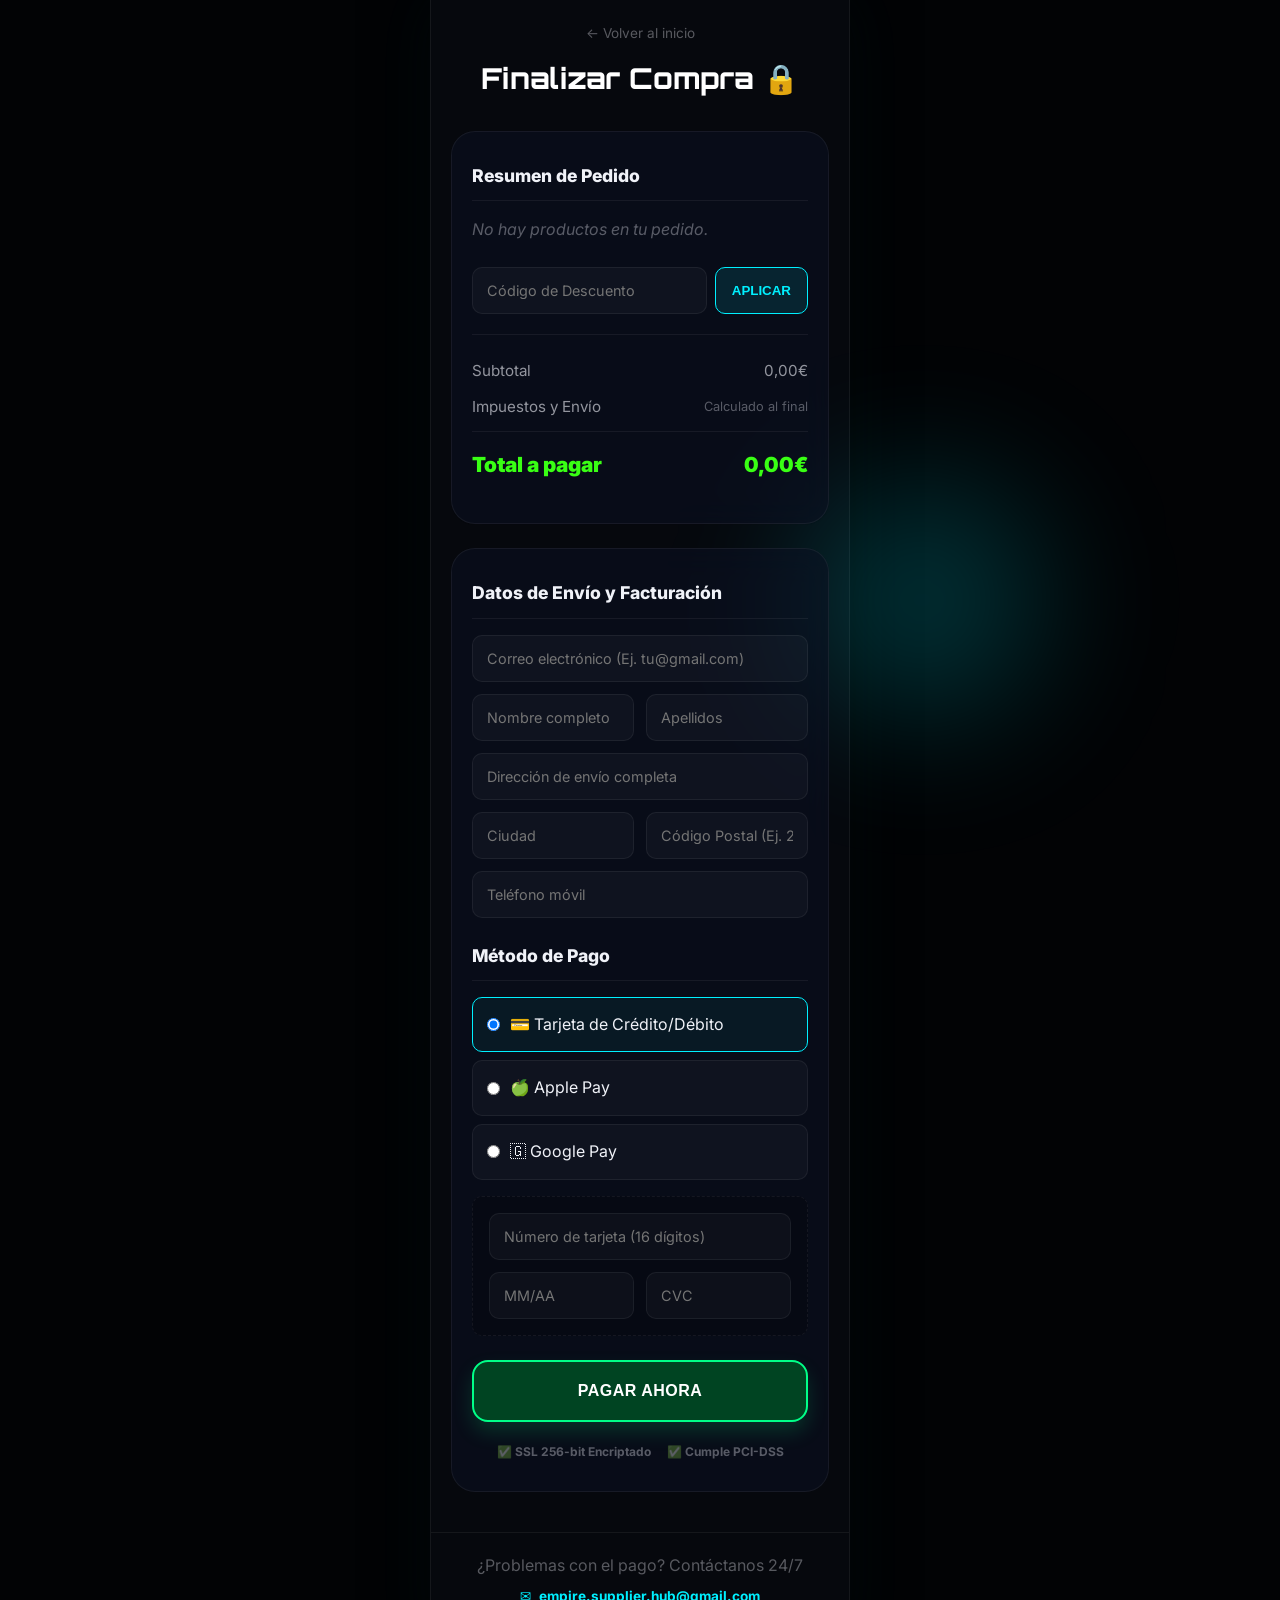
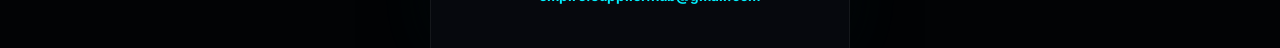
==== checkout.html @ 537be884 "Add files via upload" ====
<!DOCTYPE html>
<html lang="es">
<head>
  <meta charset="UTF-8">
  <meta name="viewport" content="width=device-width, initial-scale=1.0">
  <title>Checkout Seguro — Empire Supplier Hub</title>
  <meta name="theme-color" content="#06080d">
  <link rel="stylesheet" href="style.css">
  <link rel="dns-prefetch" href="https://fonts.googleapis.com">
  <link rel="preconnect" href="https://fonts.googleapis.com">
  <link rel="preconnect" href="https://fonts.gstatic.com" crossorigin>
  <link rel="stylesheet" href="https://fonts.googleapis.com/css2?family=Inter:wght@400;600;700;800;900&family=Orbitron:wght@400;700;900&display=swap">
</head>
<body class="checkout-page">
  <div class="bg-particles" aria-hidden="true"></div>
  <div class="ambient-glow cyan" aria-hidden="true"></div>

  <header class="checkout-header">
    <a href="index.html" class="checkout-back">← Volver al inicio</a>
    <h1 style="font-family: var(--font-display); font-size: 1.8rem; font-weight: 800; color: #fff;">Finalizar Compra 🔒</h1>
  </header>

  <div class="container checkout-container">
    <div class="checkout-grid">
      
      <!-- Summary (ahora primero) -->
      <div class="checkout-col checkout-summary-panel glass-panel">
        <h2 class="checkout-section-title">Resumen de Pedido</h2>
        <div class="checkout-items" id="checkout-items-list">
          <!-- Items injected via JS -->
        </div>
        
        <!-- Contenedor del código de descuento -->
        <div class="checkout-discount-box" style="display: flex; gap: 8px; margin-bottom: 24px; padding-bottom: 20px; border-bottom: 1px solid var(--glass-border);">
          <input type="text" placeholder="Código de Descuento" class="contact__input" id="checkout-discount-input" style="flex:1;">
          <button type="button" class="discount-btn" id="checkout-apply-discount" style="background: rgba(0, 240, 255, 0.1); border: 1px solid var(--neon-cyan); color: var(--neon-cyan); font-weight: 800; border-radius: var(--radius-sm); padding: 0 16px; cursor: pointer; transition: 0.2s;">APLICAR</button>
        </div>

        <div class="checkout-totals">
          <div class="checkout-total-row">
            <span>Subtotal</span>
            <span id="checkout-subtotal">0,00€</span>
          </div>
          <div class="checkout-total-row">
            <span>Impuestos y Envío</span>
            <span style="color:var(--text-muted); font-size:0.8rem;">Calculado al final</span>
          </div>
          <div class="checkout-total-row grand-total">
            <span>Total a pagar</span>
            <span id="checkout-total">0,00€</span>
          </div>
        </div>
      </div>

      <!-- Form (ahora segundo) -->
      <div class="checkout-col checkout-form-panel glass-panel">
        <h2 class="checkout-section-title">Datos de Envío y Facturación</h2>
        <form id="secure-checkout-form">
          <input type="email" name="email" placeholder="Correo electrónico (Ej. tu@gmail.com)" required class="contact__input" style="margin-bottom: 12px;">
          <div class="form-row">
            <input type="text" name="nombre" placeholder="Nombre completo" required class="contact__input">
            <input type="text" name="apellidos" placeholder="Apellidos" required class="contact__input">
          </div>
          <input type="text" name="direccion" placeholder="Dirección de envío completa" required class="contact__input" style="margin-bottom: 12px;">
          <div class="form-row">
            <input type="text" name="ciudad" placeholder="Ciudad" required class="contact__input">
            <input type="text" name="codigo_postal" placeholder="Código Postal (Ej. 28001)" required pattern="[0-9]{5}" title="Debe contener 5 dígitos numéricos" class="contact__input" id="zipcode-input">
          </div>
          <input type="tel" name="telefono" placeholder="Teléfono móvil" required class="contact__input" style="margin-bottom: 24px;">

          <h2 class="checkout-section-title mt-4">Método de Pago</h2>
          <div class="checkout-payment-methods">
            <label class="payment-radio">
              <input type="radio" name="payment_method" value="card" checked>
              <span class="radio-label">💳 Tarjeta de Crédito/Débito</span>
            </label>
            <label class="payment-radio">
              <input type="radio" name="payment_method" value="apple_pay">
              <span class="radio-label">🍏 Apple Pay</span>
            </label>
            <label class="payment-radio">
              <input type="radio" name="payment_method" value="google_pay">
              <span class="radio-label">🇬 Google Pay</span>
            </label>
          </div>

          <div id="card-details-box" class="card-details-box">
            <input type="text" name="cc_numero" placeholder="Número de tarjeta (16 dígitos)" required pattern="\s*[0-9]{4}\s*[0-9]{4}\s*[0-9]{4}\s*[0-9]{4}\s*" title="Formato inválido" class="contact__input" id="cc-number">
            <div class="form-row" style="margin-bottom:0;">
              <input type="text" name="cc_expiry" placeholder="MM/AA" required pattern="(0[1-9]|1[0-2])\/[0-9]{2}" title="Mes y año MM/AA" class="contact__input">
              <input type="text" name="cc_cvc" placeholder="CVC" required pattern="[0-9]{3,4}" title="Código CVC" class="contact__input">
            </div>
          </div>

          <button type="submit" class="checkout-pay-btn" style="margin-top: 24px;">Pagar ahora</button>
          
          <div class="trust-symbols">
            <span>✅ SSL 256-bit Encriptado</span>
            <span>✅ Cumple PCI-DSS</span>
          </div>
        </form>
      </div>

    </div>
  </div>

  <footer class="checkout-footer">
    <p style="color:var(--text-muted); margin-bottom:8px;">¿Problemas con el pago? Contáctanos 24/7</p>
    <a href="mailto:empire.supplier.hub@gmail.com" class="contact__email" style="font-size:0.85rem;">
      <span class="emoji">✉️</span> empire.supplier.hub@gmail.com
    </a>
  </footer>

  <script src="script.js"></script>
</body>
</html>
---- style.css ----
/* ============================================
   EMPIRE SUPPLIER HUB - DARK MODE LANDING PAGE
   ============================================ */
/* Fonts loaded via <link> in HTML for faster render — no @import needed */

/* ---------- Design Tokens ---------- */
:root {
  --bg-primary: #06080d;
  --bg-secondary: #0b0f1a;
  --bg-card: rgba(12, 18, 36, 0.55);
  --glass-border: rgba(255, 255, 255, 0.06);
  --glass-bg: rgba(255, 255, 255, 0.03);

  --neon-green: #39ff14;
  --neon-green-dim: rgba(57, 255, 20, 0.25);
  --neon-cyan: #00f0ff;
  --neon-cyan-dim: rgba(0, 240, 255, 0.20);
  --neon-red: #ff2d55;
  --neon-gold: #ffd700;
  --neon-gold-dim: rgba(255, 215, 0, 0.20);

  --text-primary: #f0f2f8;
  --text-secondary: rgba(240, 242, 248, 0.6);
  --text-muted: rgba(240, 242, 248, 0.35);

  --font-ui: 'Inter', system-ui, -apple-system, sans-serif;
  --font-display: 'Orbitron', 'Inter', monospace;

  --radius-sm: 10px;
  --radius-md: 16px;
  --radius-lg: 24px;
  --radius-xl: 32px;

  --transition-fast: 0.2s cubic-bezier(0.4, 0, 0.2, 1);
  --transition-smooth: 0.5s cubic-bezier(0.22, 1, 0.36, 1);
  --transition-spring: 0.6s cubic-bezier(0.34, 1.56, 0.64, 1);
}

/* ---------- Reset & Base ---------- */
*, *::before, *::after {
  margin: 0;
  padding: 0;
  box-sizing: border-box;
}

html {
  scroll-behavior: smooth;
  -webkit-font-smoothing: antialiased;
  -moz-osx-font-smoothing: grayscale;
}

body {
  font-family: var(--font-ui);
  background: var(--bg-primary);
  color: var(--text-primary);
  line-height: 1.6;
  overflow-x: hidden;
  min-height: 100vh;
}

/* Scrollbar */
::-webkit-scrollbar { width: 6px; }
::-webkit-scrollbar-track { background: var(--bg-primary); }
::-webkit-scrollbar-thumb {
  background: var(--neon-cyan-dim);
  border-radius: 10px;
}

/* ---------- Utility ---------- */
.container {
  max-width: 480px;
  margin: 0 auto;
  padding: 0 20px;
}

/* ---------- Global Animations ---------- */
@keyframes fadeInUp {
  from { opacity: 0; transform: translateY(40px); }
  to   { opacity: 1; transform: translateY(0); }
}

@keyframes fadeInScale {
  from { opacity: 0; transform: scale(0.88); }
  to   { opacity: 1; transform: scale(1); }
}

@keyframes slideInLeft {
  from { opacity: 0; transform: translateX(-50px); }
  to   { opacity: 1; transform: translateX(0); }
}

@keyframes slideInRight {
  from { opacity: 0; transform: translateX(50px); }
  to   { opacity: 1; transform: translateX(0); }
}

@keyframes pulse-glow {
  0%, 100% { box-shadow: 0 0 20px rgba(57, 255, 20, 0.4), 0 0 60px rgba(57, 255, 20, 0.15); }
  50%      { box-shadow: 0 0 35px rgba(57, 255, 20, 0.7), 0 0 100px rgba(57, 255, 20, 0.3); }
}

@keyframes pulse-red {
  0%, 100% { opacity: 1; text-shadow: 0 0 10px var(--neon-red), 0 0 30px var(--neon-red); }
  50%      { opacity: 0.6; text-shadow: 0 0 4px var(--neon-red); }
}

@keyframes pulse-gold {
  0%, 100% { box-shadow: 0 0 25px rgba(255, 215, 0, 0.5), 0 0 80px rgba(255, 215, 0, 0.15); }
  50%      { box-shadow: 0 0 45px rgba(255, 215, 0, 0.8), 0 0 120px rgba(255, 215, 0, 0.3); }
}

@keyframes float {
  0%, 100% { transform: translateY(0); }
  50%      { transform: translateY(-12px); }
}

@keyframes shimmer {
  0%   { background-position: -200% center; }
  100% { background-position: 200% center; }
}

@keyframes blink-scarcity {
  0%, 100% { opacity: 1; }
  50%      { opacity: 0.4; }
}

@keyframes pop-in {
  0%   { opacity: 0; transform: translateX(100%) scale(0.7); }
  60%  { transform: translateX(0) scale(1.05); }
  100% { opacity: 1; transform: translateX(0) scale(1); }
}

@keyframes pop-out {
  0%   { opacity: 1; transform: translateX(0) scale(1); }
  100% { opacity: 0; transform: translateX(100%) scale(0.7); }
}

@keyframes particle-float {
  0%   { transform: translateY(0) translateX(0); opacity: 0; }
  20%  { opacity: 1; }
  80%  { opacity: 1; }
  100% { transform: translateY(-120vh) translateX(30px); opacity: 0; }
}

/* Intersection Observer reveal */
.reveal {
  opacity: 0;
  transform: translateY(40px);
  transition: opacity 0.8s var(--transition-smooth),
              transform 0.8s var(--transition-smooth);
}
.reveal.visible {
  opacity: 1;
  transform: translateY(0);
}

/* ---------- Background Particles ---------- */
.bg-particles {
  position: fixed;
  top: 0; left: 0;
  width: 100%; height: 100%;
  pointer-events: none;
  z-index: 0;
  overflow: hidden;
}

.bg-particles .particle {
  position: absolute;
  width: 3px; height: 3px;
  background: var(--neon-cyan);
  border-radius: 50%;
  animation: particle-float linear infinite;
  opacity: 0;
}

/* ---------- Ambient Glow Blobs ---------- */
.ambient-glow {
  position: fixed;
  border-radius: 50%;
  filter: blur(70px);
  pointer-events: none;
  z-index: 0;
  will-change: transform;
}
.ambient-glow.green {
  width: 280px; height: 280px;
  background: var(--neon-green-dim);
  top: 10%; left: -10%;
}
.ambient-glow.cyan {
  width: 240px; height: 240px;
  background: var(--neon-cyan-dim);
  bottom: 20%; right: -15%;
}

/* ===========================
   ANNOUNCEMENT BAR (TOP FIXED)
   =========================== */
.announce-bar {
  position: fixed;
  top: 0; left: 0; right: 0;
  z-index: 1000;
  background: rgba(6, 8, 13, 0.85);
  backdrop-filter: blur(16px);
  -webkit-backdrop-filter: blur(16px);
  border-bottom: 1px solid rgba(255, 45, 85, 0.2);
  padding: 10px 16px;
  box-shadow: 0 4px 30px rgba(0, 0, 0, 0.6);
  animation: bar-slide-down 0.6s cubic-bezier(0.22, 1, 0.36, 1) both;
}

@keyframes bar-slide-down {
  from { transform: translateY(-100%); }
  to { transform: translateY(0); }
}

.announce-bar__inner {
  display: flex;
  align-items: center;
  justify-content: center;
  gap: 12px;
  flex-wrap: wrap;
  max-width: 1000px;
  margin: 0 auto;
  width: 100%;
}

.announce-bar__left {
  display: flex;
  align-items: center;
  gap: 6px;
}

.announce-bar__dot {
  width: 6px; height: 6px;
  background: var(--neon-red);
  border-radius: 50%;
  box-shadow: 0 0 8px var(--neon-red);
  animation: pulse-red 1.5s infinite;
}

.announce-bar__tag {
  font-family: var(--font-ui);
  font-size: 0.65rem;
  font-weight: 800;
  letter-spacing: 1px;
  color: var(--neon-red);
}

.announce-bar__message {
  font-family: var(--font-ui);
  font-size: 0.82rem;
  color: var(--text-primary);
  margin: 0;
}

.announce-bar__message strong {
  color: var(--neon-gold);
  font-weight: 800;
}

.announce-bar__countdown {
  display: flex;
  align-items: center;
  font-family: var(--font-display);
  font-size: 0.95rem;
  font-weight: 800;
  color: var(--neon-red);
  background: rgba(255, 45, 85, 0.08);
  padding: 4px 12px;
  border-radius: 6px;
  border: 1px solid rgba(255, 45, 85, 0.2);
  letter-spacing: 1px;
  text-shadow: 0 0 8px rgba(255, 45, 85, 0.5);
}

.announce-bar__cta {
  background: linear-gradient(135deg, var(--neon-gold), #e6b800);
  color: #000;
  font-family: var(--font-ui);
  font-size: 0.72rem;
  font-weight: 900;
  padding: 6px 16px;
  border-radius: 100px;
  text-decoration: none;
  text-transform: uppercase;
  transition: all var(--transition-fast);
  letter-spacing: 0.5px;
}

.announce-bar__cta:hover {
  transform: scale(1.05);
  box-shadow: 0 0 20px rgba(255, 215, 0, 0.4);
}

/* Mobile Optimizations for Announce Bar */
@media (max-width: 600px) {
  .announce-bar {
    padding: 10px 15px;
  }
  .announce-bar__inner {
    flex-direction: column;
    justify-content: center;
    gap: 6px;
    flex-wrap: nowrap;
  }
  .announce-bar__left {
    display: flex;
    justify-content: center;
    margin-bottom: 2px;
  }
  .announce-bar__message {
    font-size: 0.75rem;
    text-align: center;
    line-height: 1.3;
  }
  .announce-bar__cta {
    font-size: 0.75rem;
    padding: 8px 16px;
    width: 100%;
    text-align: center;
    margin-top: 4px;
  }
}

/* ===========================
   SECTION 1: HERO
   =========================== */
.hero {
  position: relative;
  min-height: 100vh;
  display: flex;
  flex-direction: column;
  align-items: center;
  justify-content: center;
  text-align: center;
  padding: 60px 20px 40px;
  overflow: hidden;
  z-index: 1;
}

.hero__bg {
  position: absolute;
  inset: 0;
  z-index: 0;
}

.hero__bg img {
  width: 100%;
  height: 100%;
  object-fit: cover;
  opacity: 0.35;
  filter: saturate(1.2) brightness(0.6);
}

.hero__bg::after {
  content: '';
  position: absolute;
  inset: 0;
  background: linear-gradient(180deg,
    rgba(6, 8, 13, 0.3) 0%,
    rgba(6, 8, 13, 0.6) 50%,
    var(--bg-primary) 100%
  );
}

.hero__content {
  position: relative;
  z-index: 2;
  max-width: 420px;
}

.hero__badge {
  display: inline-flex;
  align-items: center;
  gap: 8px;
  padding: 8px 18px;
  border-radius: 100px;
  background: var(--glass-bg);
  border: 1px solid var(--neon-cyan-dim);
  backdrop-filter: blur(12px);
  font-size: 0.72rem;
  font-weight: 700;
  letter-spacing: 2.5px;
  text-transform: uppercase;
  color: var(--neon-cyan);
  margin-bottom: 28px;
  animation: fadeInScale 0.8s ease-out both;
}

.hero__badge::before {
  content: '';
  width: 8px; height: 8px;
  border-radius: 50%;
  background: var(--neon-green);
  box-shadow: 0 0 8px var(--neon-green);
  animation: blink-scarcity 1.5s infinite;
}

.hero__title {
  font-family: var(--font-display);
  font-size: clamp(1.6rem, 6vw, 2.4rem);
  font-weight: 900;
  line-height: 1.15;
  margin-bottom: 14px;
  animation: fadeInUp 0.9s ease-out 0.15s both;
}

.hero__title .highlight-green {
  color: var(--neon-green);
  text-shadow: 0 0 20px var(--neon-green-dim);
}

.hero__title .highlight-cyan {
  color: var(--neon-cyan);
  text-shadow: 0 0 20px var(--neon-cyan-dim);
}

.hero__subtitle {
  font-size: 1rem;
  color: var(--text-secondary);
  margin-bottom: 32px;
  line-height: 1.65;
  animation: fadeInUp 0.9s ease-out 0.3s both;
}

/* Urgency Banner */
.hero__urgency {
  background: linear-gradient(135deg, rgba(255, 45, 85, 0.12), rgba(255, 45, 85, 0.05));
  border: 1px solid rgba(255, 45, 85, 0.25);
  border-radius: var(--radius-md);
  padding: 16px 20px;
  margin-bottom: 28px;
  animation: fadeInScale 0.8s ease-out 0.45s both;
  backdrop-filter: blur(10px);
}

.hero__urgency-text {
  font-size: 0.82rem;
  font-weight: 800;
  color: var(--neon-red);
  letter-spacing: 0.5px;
  margin-bottom: 10px;
  text-transform: uppercase;
}

.hero__urgency-text .emoji { font-size: 1rem; }

/* Countdown */
.countdown {
  display: flex;
  align-items: center;
  justify-content: center;
  gap: 4px;
}

.countdown__digit {
  font-family: var(--font-display);
  font-size: 1.8rem;
  font-weight: 900;
  color: var(--neon-red);
  animation: pulse-red 2s infinite;
  min-width: 2.2ch;
  text-align: center;
}

.countdown__sep {
  font-family: var(--font-display);
  font-size: 1.6rem;
  font-weight: 700;
  color: var(--neon-red);
  opacity: 0.6;
}

/* CTA Button */
.cta-btn {
  display: inline-flex;
  align-items: center;
  gap: 10px;
  padding: 18px 40px;
  border: none;
  border-radius: var(--radius-xl);
  background: linear-gradient(135deg, var(--neon-green), #23d40e);
  color: #000;
  font-family: var(--font-ui);
  font-size: 1rem;
  font-weight: 900;
  letter-spacing: 1px;
  text-transform: uppercase;
  cursor: pointer;
  animation: fadeInUp 0.9s ease-out 0.6s both, pulse-glow 2.5s infinite 1.5s;
  transition: transform var(--transition-fast), filter var(--transition-fast);
  text-decoration: none;
  position: relative;
  overflow: hidden;
}

.cta-btn::before {
  content: '';
  position: absolute;
  top: 0; left: -100%;
  width: 100%; height: 100%;
  background: linear-gradient(90deg, transparent, rgba(255,255,255,0.3), transparent);
  animation: shimmer 3s infinite;
}

.cta-btn:hover {
  transform: scale(1.06);
  filter: brightness(1.15);
}

.cta-btn:active {
  transform: scale(0.97);
}

/* ===========================
   SECTION 2: CATALOG
   =========================== */
.catalog {
  position: relative;
  z-index: 1;
  padding: 60px 0 40px;
}

.section-header {
  text-align: center;
  margin-bottom: 36px;
  padding: 0 20px;
}

.section-label {
  display: inline-block;
  font-size: 0.7rem;
  font-weight: 700;
  letter-spacing: 3px;
  text-transform: uppercase;
  color: var(--neon-cyan);
  margin-bottom: 12px;
  padding: 6px 16px;
  border-radius: 100px;
  background: var(--neon-cyan-dim);
}

.section-title {
  font-family: var(--font-display);
  font-size: clamp(1.3rem, 5vw, 1.8rem);
  font-weight: 800;
  line-height: 1.2;
}

/* Catalog Grid */
.catalog__grid {
  display: grid;
  grid-template-columns: 1fr 1fr;
  gap: 14px;
  padding: 0 16px;
}

/* Product Card */
.product-card {
  position: relative;
  border-radius: var(--radius-md);
  overflow: hidden;
  background: var(--bg-card);
  border: 1px solid var(--glass-border);
  backdrop-filter: blur(8px);
  transition: transform var(--transition-smooth), border-color var(--transition-smooth);
  cursor: pointer;
  will-change: transform;
}

.product-card:hover {
  transform: translateY(-6px);
  border-color: var(--neon-cyan-dim);
}

.product-card__image {
  width: 100%;
  aspect-ratio: 1;
  object-fit: cover;
  display: block;
  filter: brightness(0.85) saturate(1.1);
  transition: filter var(--transition-smooth), transform var(--transition-smooth);
}

/* CSS-generated fallback images */
.product-card__image-placeholder {
  width: 100%;
  aspect-ratio: 1;
  display: flex;
  align-items: center;
  justify-content: center;
  font-size: 3rem;
  position: relative;
  overflow: hidden;
}

.product-card__image-placeholder.tech {
  background: linear-gradient(135deg, #0a1628, #0d2137);
}
.product-card__image-placeholder.tech::before {
  content: '';
  position: absolute;
  width: 200%;
  height: 200%;
  background: repeating-conic-gradient(
    var(--neon-cyan-dim) 0deg 3deg,
    transparent 3deg 12deg
  );
  animation: spin-slow 20s linear infinite;
  opacity: 0.5;
}
@keyframes spin-slow {
  to { transform: rotate(360deg); }
}
.product-card__image-placeholder.tech::after {
  content: '🎧';
  font-size: 3.5rem;
  position: relative;
  z-index: 2;
  filter: drop-shadow(0 0 20px var(--neon-cyan));
}

.product-card:hover .product-card__image {
  filter: brightness(1) saturate(1.3);
  transform: scale(1.06);
}

/* ---------- Layered Product Cards ---------- */
.product-card--layered {
  overflow: hidden;
}

.product-card__layered-wrap {
  position: relative;
  width: 100%;
  aspect-ratio: 1;
  overflow: hidden;
}

/* Background: abstract AI image */
.product-card__image--bg {
  position: absolute;
  inset: 0;
  width: 100%;
  height: 100%;
  object-fit: cover;
  filter: brightness(0.55) saturate(1.3) blur(1px);
  z-index: 1;
  transition: filter var(--transition-smooth), transform var(--transition-smooth);
}

/* Foreground: real product photo */
.product-card__image--product {
  position: absolute;
  inset: 0;
  width: 100%;
  height: 100%;
  object-fit: contain;
  z-index: 3;
  filter: brightness(1) drop-shadow(0 4px 20px rgba(0, 0, 0, 0.6));
  transition: filter var(--transition-smooth), transform var(--transition-smooth);
  padding: 10%;
}

/* Dark vignette overlay between layers */
.product-card__layered-wrap::after {
  content: '';
  position: absolute;
  inset: 0;
  background: radial-gradient(
    ellipse at center,
    transparent 30%,
    rgba(6, 8, 13, 0.65) 100%
  );
  z-index: 2;
  pointer-events: none;
}

/* Hover effects for layered cards */
.product-card--layered:hover .product-card__image--bg {
  filter: brightness(0.7) saturate(1.6) blur(0px);
  transform: scale(1.1);
}

.product-card--layered:hover .product-card__image--product {
  transform: scale(1.08);
  filter: brightness(1.1) drop-shadow(0 6px 30px rgba(0, 240, 255, 0.25));
}

/* Ensure badges and info stay on top */
.product-card--layered .product-card__badge {
  z-index: 5;
}

.product-card--layered .product-card__scarcity {
  z-index: 5;
}

.product-card--layered .product-card__info {
  position: relative;
  z-index: 5;
}

.product-card__badge {
  position: absolute;
  top: 10px; left: 10px;
  padding: 5px 10px;
  border-radius: 6px;
  font-size: 0.62rem;
  font-weight: 800;
  letter-spacing: 0.8px;
  text-transform: uppercase;
  z-index: 3;
}

.product-card__badge--red {
  background: rgba(255, 45, 85, 0.85);
  color: #fff;
}
.product-card__badge--orange {
  background: rgba(255, 149, 0, 0.85);
  color: #fff;
}
.product-card__badge--cyan {
  background: rgba(0, 240, 255, 0.2);
  color: var(--neon-cyan);
  border: 1px solid var(--neon-cyan-dim);
}
.product-card__badge--green {
  background: rgba(57, 255, 20, 0.15);
  color: var(--neon-green);
  border: 1px solid var(--neon-green-dim);
}
.product-card__badge--gold {
  background: rgba(255, 215, 0, 0.15);
  color: var(--neon-gold);
  border: 1px solid var(--neon-gold-dim);
}

.product-card__scarcity {
  position: absolute;
  top: 10px; right: 10px;
  width: 10px; height: 10px;
  border-radius: 50%;
  background: var(--neon-red);
  box-shadow: 0 0 8px var(--neon-red);
  animation: blink-scarcity 1.8s infinite;
  z-index: 3;
}

.product-card__info {
  padding: 12px 14px 14px;
}

.product-card__name {
  font-weight: 800;
  font-size: 0.88rem;
  margin-bottom: 6px;
}

.product-card__tag {
  font-size: 0.7rem;
  font-weight: 600;
  color: var(--text-muted);
}

/* ---------- Pricing ---------- */
.product-card__pricing {
  display: flex;
  align-items: center;
  gap: 8px;
  margin-bottom: 10px;
}

.product-card__price-old {
  font-size: 0.75rem;
  font-weight: 600;
  color: var(--text-muted);
  text-decoration: line-through;
}

.product-card__price {
  font-family: var(--font-display);
  font-size: 1.05rem;
  font-weight: 900;
  color: var(--neon-green);
  text-shadow: 0 0 12px var(--neon-green-dim);
}

/* ---------- Add to Cart Button ---------- */
.product-card__cart-btn {
  width: 100%;
  padding: 9px 12px;
  border: 1px solid var(--neon-green-dim);
  border-radius: 8px;
  background: rgba(57, 255, 20, 0.08);
  color: var(--neon-green);
  font-family: var(--font-ui);
  font-size: 0.75rem;
  font-weight: 800;
  letter-spacing: 0.5px;
  cursor: pointer;
  transition: all var(--transition-fast);
  position: relative;
  overflow: hidden;
}

.product-card__cart-btn:hover {
  background: rgba(57, 255, 20, 0.18);
  border-color: var(--neon-green);
  box-shadow: 0 0 16px var(--neon-green-dim);
  transform: translateY(-1px);
}

.product-card__cart-btn:active {
  transform: scale(0.96);
}

.product-card__cart-btn.added {
  background: var(--neon-green);
  color: #000;
  border-color: var(--neon-green);
}

@keyframes cart-pop {
  0%   { transform: scale(1); }
  50%  { transform: scale(1.25); }
  100% { transform: scale(1); }
}

/* ---------- Floating Cart ---------- */
.floating-cart {
  position: fixed;
  top: 65px;
  right: 20px;
  z-index: 1001;
  display: flex;
  align-items: center;
  gap: 6px;
  padding: 8px 14px;
  border-radius: 100px;
  background: rgba(12, 18, 36, 0.4);
  border: 1px solid rgba(255, 255, 255, 0.08);
  backdrop-filter: blur(12px);
  box-shadow: 0 4px 16px rgba(0, 0, 0, 0.3);
  cursor: pointer;
  transition: all var(--transition-smooth);
  opacity: 0;
  transform: translateY(-20px);
  pointer-events: none;
}

.floating-cart.visible {
  opacity: 1;
  transform: translateY(0);
  pointer-events: auto;
}

.floating-cart:hover {
  border-color: rgba(255, 255, 255, 0.2);
  box-shadow: 0 6px 20px rgba(0, 0, 0, 0.4);
}

.floating-cart__icon {
  font-size: 1rem;
}

.floating-cart__count {
  display: flex;
  align-items: center;
  justify-content: center;
  width: 18px;
  height: 18px;
  border-radius: 50%;
  background: var(--neon-green);
  color: #000;
  font-size: 0.65rem;
  font-weight: 900;
}

.floating-cart__total {
  font-family: var(--font-display);
  font-size: 0.75rem;
  font-weight: 700;
  color: var(--text-primary);
}

.floating-cart.pop .floating-cart__count {
  animation: cart-pop 0.4s ease;
}

/* ===========================
   SECTION 3: GOD MODE
   =========================== */
.godmode {
  position: relative;
  z-index: 1;
  padding: 70px 20px;
  text-align: center;
}

.godmode__visual {
  position: relative;
  width: 200px;
  height: 200px;
  margin: 0 auto 32px;
  display: flex;
  align-items: center;
  justify-content: center;
}

.godmode__sphere {
  width: 140px;
  height: 140px;
  border-radius: 50%;
  background: radial-gradient(circle at 35% 35%,
    #ffe66d, var(--neon-gold), #b8860b, #664400
  );
  box-shadow:
    0 0 40px rgba(255, 215, 0, 0.6),
    0 0 100px rgba(255, 215, 0, 0.25),
    inset 0 -15px 30px rgba(0,0,0,0.3);
  animation: float 4s ease-in-out infinite, pulse-gold 3s infinite;
  position: relative;
  z-index: 2;
  will-change: transform;
}

.godmode__sphere::after {
  content: '';
  position: absolute;
  top: 15%; left: 20%;
  width: 30%; height: 20%;
  background: rgba(255,255,255,0.5);
  border-radius: 50%;
  filter: blur(6px);
}

.godmode__ring {
  position: absolute;
  border: 2px solid rgba(255, 215, 0, 0.2);
  border-radius: 50%;
  animation: spin-slow 12s linear infinite;
}
.godmode__ring:nth-child(2) {
  width: 170px; height: 170px;
  top: 15px; left: 15px;
}
.godmode__ring:nth-child(3) {
  width: 200px; height: 200px;
  top: 0; left: 0;
  animation-direction: reverse;
  animation-duration: 18s;
  border-color: rgba(255, 215, 0, 0.1);
}

.godmode__glass {
  background: var(--bg-card);
  border: 1px solid rgba(255, 215, 0, 0.15);
  border-radius: var(--radius-lg);
  padding: 36px 24px;
  backdrop-filter: blur(12px);
  max-width: 420px;
  margin: 0 auto;
}

.godmode__label {
  font-size: 0.72rem;
  font-weight: 700;
  letter-spacing: 3px;
  text-transform: uppercase;
  color: var(--neon-gold);
  margin-bottom: 10px;
}

.godmode__title {
  font-family: var(--font-display);
  font-size: clamp(1.2rem, 5vw, 1.7rem);
  font-weight: 900;
  margin-bottom: 20px;
  line-height: 1.25;
}

.godmode__price {
  margin-bottom: 18px;
}

.godmode__price-old {
  font-size: 1.1rem;
  color: var(--text-muted);
  text-decoration: line-through;
  margin-right: 10px;
}

.godmode__price-new {
  font-family: var(--font-display);
  font-size: 2.4rem;
  font-weight: 900;
  color: var(--neon-green);
  text-shadow: 0 0 20px var(--neon-green-dim);
}

.godmode__price-label {
  display: block;
  font-size: 0.78rem;
  color: var(--text-secondary);
  margin-top: 4px;
}

.godmode__scarcity {
  font-size: 0.85rem;
  font-weight: 700;
  color: var(--neon-red);
  animation: blink-scarcity 2s infinite;
  margin-bottom: 20px;
}

.godmode__social {
  display: inline-flex;
  align-items: center;
  gap: 8px;
  padding: 10px 20px;
  border-radius: 100px;
  background: rgba(255, 149, 0, 0.1);
  border: 1px solid rgba(255, 149, 0, 0.25);
  font-size: 0.8rem;
  font-weight: 700;
  color: #ff9500;
  animation: float 3s ease-in-out infinite;
  margin-bottom: 28px;
}

.godmode__features {
  list-style: none;
  text-align: left;
  margin-bottom: 28px;
}

.godmode__features li {
  padding: 8px 0;
  font-size: 0.88rem;
  color: var(--text-secondary);
  display: flex;
  align-items: center;
  gap: 10px;
  border-bottom: 1px solid var(--glass-border);
}

.godmode__features li:last-child { border-bottom: none; }

.godmode__features li .check {
  color: var(--neon-green);
  font-size: 1rem;
  flex-shrink: 0;
}

/* ===========================
   SECTION 4: FOOTER / FINAL
   =========================== */
.final {
  position: relative;
  z-index: 1;
  padding: 40px 20px 80px;
  text-align: center;
}

.final__countdown-wrap {
  margin-bottom: 36px;
}

.final__countdown-label {
  font-size: 0.75rem;
  font-weight: 700;
  letter-spacing: 2px;
  text-transform: uppercase;
  color: var(--neon-red);
  margin-bottom: 14px;
}

.final__countdown {
  display: flex;
  align-items: center;
  justify-content: center;
  gap: 10px;
}

.final__countdown-block {
  display: flex;
  flex-direction: column;
  align-items: center;
  background: rgba(255, 45, 85, 0.08);
  border: 1px solid rgba(255, 45, 85, 0.2);
  border-radius: var(--radius-sm);
  padding: 14px 18px;
  min-width: 72px;
}

.final__countdown-num {
  font-family: var(--font-display);
  font-size: 2rem;
  font-weight: 900;
  color: var(--neon-red);
  animation: pulse-red 2s infinite;
  line-height: 1;
}

.final__countdown-unit {
  font-size: 0.6rem;
  font-weight: 700;
  letter-spacing: 2px;
  text-transform: uppercase;
  color: var(--text-muted);
  margin-top: 6px;
}

.final__cta-btn {
  display: inline-flex;
  align-items: center;
  gap: 10px;
  padding: 22px 48px;
  border: none;
  border-radius: var(--radius-xl);
  background: linear-gradient(135deg, var(--neon-green), #1adf00, var(--neon-cyan));
  background-size: 200% 200%;
  animation: shimmer-bg 4s ease infinite, pulse-glow 2s infinite;
  color: #000;
  font-family: var(--font-ui);
  font-size: 1.05rem;
  font-weight: 900;
  letter-spacing: 1.2px;
  text-transform: uppercase;
  cursor: pointer;
  transition: transform var(--transition-fast), filter var(--transition-fast);
  text-decoration: none;
  position: relative;
  overflow: hidden;
}

@keyframes shimmer-bg {
  0%   { background-position: 0% 50%; }
  50%  { background-position: 100% 50%; }
  100% { background-position: 0% 50%; }
}

.final__cta-btn::before {
  content: '';
  position: absolute;
  top: 0; left: -100%;
  width: 100%; height: 100%;
  background: linear-gradient(90deg, transparent, rgba(255,255,255,0.35), transparent);
  animation: shimmer 2.5s infinite;
}

.final__cta-btn:hover {
  transform: scale(1.07);
  filter: brightness(1.2);
}

.final__cta-btn:active {
  transform: scale(0.96);
}

.final__guarantee {
  margin-top: 20px;
  font-size: 0.75rem;
  color: var(--text-muted);
  display: flex;
  align-items: center;
  justify-content: center;
  gap: 6px;
}

/* ===========================
   POP-UP NOTIFICATIONS
   =========================== */
.popup-container {
  position: fixed;
  bottom: 24px;
  right: 16px;
  z-index: 1000;
  display: flex;
  flex-direction: column;
  gap: 10px;
  pointer-events: none;
}

.popup-notification {
  background: var(--bg-card);
  border: 1px solid var(--glass-border);
  backdrop-filter: blur(10px);
  border-radius: var(--radius-sm);
  padding: 12px 18px;
  font-size: 0.78rem;
  font-weight: 600;
  color: var(--text-primary);
  max-width: 280px;
  pointer-events: auto;
  animation: pop-in 0.5s var(--transition-spring) both;
  box-shadow: 0 8px 32px rgba(0,0,0,0.4);
}

.popup-notification.leaving {
  animation: pop-out 0.4s ease-in both;
}

.popup-notification .popup-city {
  color: var(--neon-cyan);
  font-weight: 800;
}

/* ===========================
   TESTIMONIALS
   =========================== */
.testimonials { padding: 60px 0; position: relative; z-index: 1; }
.testimonials__grid { display: flex; overflow-x: auto; gap: 16px; padding: 0 20px 20px; scroll-snap-type: x mandatory; scrollbar-width: none; }
.testimonials__grid::-webkit-scrollbar { display: none; }
.review-card { min-width: 280px; flex: 0 0 85%; background: var(--bg-card); border: 1px solid var(--glass-border); border-radius: var(--radius-md); padding: 20px; backdrop-filter: blur(12px); scroll-snap-align: start; }
.review-card__header { display: flex; align-items: center; gap: 12px; margin-bottom: 12px; }
.review-card__avatar { width: 44px; height: 44px; border-radius: 50%; background: linear-gradient(135deg, var(--neon-cyan), #005f73); display: flex; align-items: center; justify-content: center; font-weight: 800; color: #fff; font-size: 0.9rem; }
.review-card__user-info { flex: 1; }
.review-card__name { font-size: 0.9rem; font-weight: 700; color: var(--text-primary); margin-bottom: 2px; }
.review-card__verified { font-size: 0.65rem; color: var(--neon-green); font-weight: 600; background: rgba(57, 255, 20, 0.1); padding: 2px 6px; border-radius: 4px; display: inline-block; }
.review-card__rating { font-size: 0.8rem; letter-spacing: -2px; }
.review-card__text { font-size: 0.85rem; color: var(--text-secondary); line-height: 1.6; }
.review-card__text strong { color: var(--text-primary); font-weight: 700; }

/* ===========================
   CONTACT SECTION
   =========================== */
.contact-section { padding: 50px 20px; position: relative; z-index: 1; }
.contact__container { background: var(--bg-card); border: 1px solid var(--glass-border); border-radius: var(--radius-lg); padding: 24px; backdrop-filter: blur(12px); display: flex; flex-direction: column; gap: 24px; }
.contact__info p { font-size: 0.85rem; color: var(--text-secondary); margin-bottom: 12px; }
.contact__email { display: flex; align-items: center; gap: 8px; font-weight: 700; color: var(--neon-cyan); text-decoration: none; font-size: 0.95rem; }
.contact__form { display: flex; flex-direction: column; gap: 12px; }
.contact__input { width: 100%; padding: 14px; border-radius: var(--radius-sm); border: 1px solid var(--glass-border); background: rgba(255,255,255,0.03); color: var(--text-primary); font-family: var(--font-ui); font-size: 0.9rem; outline: none; transition: border-color var(--transition-fast); }
.contact__input:focus { border-color: var(--neon-cyan); background: rgba(0, 240, 255, 0.05); }
.contact__textarea { min-height: 100px; resize: none; }
.contact__submit-btn { padding: 14px; border-radius: var(--radius-sm); border: none; background: linear-gradient(135deg, var(--neon-cyan), #0077b6); color: #fff; font-weight: 800; text-transform: uppercase; letter-spacing: 1px; cursor: pointer; transition: transform var(--transition-fast); }
.contact__submit-btn:hover { transform: scale(1.02); filter: brightness(1.1); }

/* ===========================
   PAYMENT METHODS
   =========================== */
.payment-methods { margin-top: 24px; display: flex; flex-direction: column; align-items: center; gap: 12px; }
.payment-methods__title { font-size: 0.7rem; color: var(--text-muted); font-weight: 700; letter-spacing: 1px; text-transform: uppercase; }
.payment-methods__icons { display: flex; flex-wrap: wrap; justify-content: center; gap: 8px; }
.pay-icon { font-size: 0.75rem; background: rgba(255,255,255,0.05); border: 1px solid rgba(255,255,255,0.1); padding: 6px 10px; border-radius: 6px; color: var(--text-secondary); font-weight: 600; display: inline-flex; align-items: center; gap: 4px; }
.pay-icon--crypto { background: rgba(255, 215, 0, 0.1); border-color: rgba(255, 215, 0, 0.3); color: var(--neon-gold); }

/* ===========================
   SIDE CART
   =========================== */
.side-cart-overlay { position: fixed; inset: 0; background: rgba(0,0,0,0.6); backdrop-filter: blur(4px); z-index: 1999; opacity: 0; pointer-events: none; transition: opacity var(--transition-smooth); }
.side-cart-overlay.visible { opacity: 1; pointer-events: auto; }
.side-cart { position: fixed; bottom: 0; left: 0; right: 0; margin: 0 auto; height: 90vh; width: 100%; max-width: 420px; background: var(--bg-secondary); border-top: 1px solid var(--neon-cyan); border-left: 1px solid var(--neon-cyan-dim); border-right: 1px solid var(--neon-cyan-dim); border-top-left-radius: var(--radius-lg); border-top-right-radius: var(--radius-lg); z-index: 2000; transform: translateY(100%); transition: transform var(--transition-smooth); display: flex; flex-direction: column; box-shadow: 0 -10px 40px rgba(0, 240, 255, 0.15); }
.side-cart.visible { transform: translateY(0); }
.side-cart__header { padding: 20px; border-bottom: 1px solid var(--glass-border); display: flex; justify-content: space-between; align-items: center; }
.side-cart__header h3 { font-family: var(--font-display); font-size: 1.2rem; color: var(--neon-cyan); }
.side-cart__close { background: none; border: none; color: var(--text-muted); font-size: 1.2rem; cursor: pointer; transition: color var(--transition-fast); }
.side-cart__close:hover { color: var(--neon-red); }
.side-cart__items { flex: 1; overflow-y: auto; padding: 20px; display: flex; flex-direction: column; gap: 16px; }
.side-cart__empty { text-align: center; color: var(--text-muted); margin-top: 40px; font-style: italic; }
.cart-item { display: flex; gap: 12px; background: var(--bg-card); padding: 12px; border-radius: var(--radius-sm); border: 1px solid var(--glass-border); align-items: center; }
.cart-item__title { font-size: 0.85rem; font-weight: 700; margin-bottom: 4px; }
.cart-item__price { font-size: 0.9rem; color: var(--neon-green); font-weight: 800; }
.cart-item__qty { display: flex; align-items: center; gap: 8px; margin-top: 8px; }
.cart-item__qty-btn { background: rgba(255,255,255,0.05); border: none; color: #fff; width: 24px; height: 24px; border-radius: 4px; cursor: pointer; }
.cart-item__remove { background: none; border: none; color: var(--neon-red); font-size: 0.75rem; cursor: pointer; margin-left: auto; text-decoration: underline; margin-top: 8px;}
.cart-item__details { flex: 1; display: flex; flex-direction: column;}
.side-cart__footer { padding: 20px; border-top: 1px solid var(--glass-border); background: var(--bg-primary); display: flex; flex-direction: column; gap: 16px; }
.side-cart__discount { display: flex; gap: 8px; }
.discount-input { flex: 1; padding: 10px; border-radius: var(--radius-sm); border: 1px solid var(--glass-border); background: rgba(255,255,255,0.03); color: #fff; }
.discount-btn { padding: 0 16px; background: rgba(255,255,255,0.1); border: none; border-radius: var(--radius-sm); color: #fff; cursor: pointer; }
.side-cart__subtotal { display: flex; justify-content: space-between; font-size: 1.1rem; font-weight: 800; }
.side-cart__subtotal span:last-child { color: var(--neon-green); text-shadow: 0 0 10px var(--neon-green-dim); }
.side-cart__checkout-btn { padding: 16px; border: none; border-radius: var(--radius-sm); background: linear-gradient(135deg, var(--neon-green), #23d40e); color: #000; font-weight: 900; font-size: 0.95rem; cursor: pointer; transition: transform var(--transition-fast); text-align: center; }
.side-cart__checkout-btn:hover { transform: scale(1.02); filter: brightness(1.1); }
.payment-methods--cart { margin-top: 0; }

/* ===========================
   PRIVACY PAGE
   =========================== */
.privacy-page .text-container { margin-top: 80px; padding-bottom: 60px; }
.privacy-header { margin-bottom: 40px; text-align: center; }
.back-link { display: inline-block; color: var(--neon-cyan); margin-bottom: 20px; text-decoration: none; font-size: 0.9rem; transition: opacity var(--transition-fast); }
.back-link:hover { opacity: 0.8; }
.glass-panel { background: var(--bg-card); border: 1px solid var(--glass-border); backdrop-filter: blur(16px); padding: 30px 20px; border-radius: var(--radius-lg); }
.privacy-content h2 { font-size: 1.1rem; color: var(--neon-cyan); margin: 24px 0 12px; }
.privacy-content p { color: var(--text-secondary); font-size: 0.9rem; line-height: 1.7; margin-bottom: 16px; }

.footer-links { text-align: center; margin-top: 24px; padding-top: 24px; border-top: 1px solid var(--glass-border); }
.footer-links__item { color: var(--text-muted); font-size: 0.75rem; text-decoration: none; transition: color var(--transition-fast); }
.footer-links__item:hover { color: var(--text-primary); text-decoration: underline; }

/* ===========================
   TOAST REVIEWS (SOCIAL PROOF)
   =========================== */
#toast-reviews-container { position: fixed; bottom: 30px; left: 24px; z-index: 1000; display: flex; flex-direction: column; gap: 10px; pointer-events: none; }
.toast-review { background: var(--bg-card); border: 1px solid var(--neon-cyan-dim); border-left: 4px solid var(--neon-cyan); border-radius: var(--radius-sm); padding: 14px 18px; width: 310px; box-shadow: 0 10px 30px rgba(0,0,0,0.5); backdrop-filter: blur(12px); pointer-events: auto; transform: translateY(50px) scale(0.9); opacity: 0; transition: all 0.6s cubic-bezier(0.22, 1, 0.36, 1); }
.toast-review.show { transform: translateY(0) scale(1); opacity: 1; }
.toast-review__header { display: flex; justify-content: space-between; align-items: flex-start; margin-bottom: 6px; }
.toast-review__name { font-size: 0.9rem; font-weight: 800; color: var(--text-primary); }
.toast-review__stars { color: var(--neon-gold); font-size: 0.8rem; letter-spacing: -1px; }
.toast-review__verified { font-size: 0.65rem; color: var(--neon-green); font-weight: 700; margin-bottom: 6px; display: flex; align-items: center; gap: 4px; }
.toast-review__text { font-size: 0.8rem; color: var(--text-secondary); line-height: 1.45; }

/* ===========================
   CHECKOUT PAGE
   =========================== */
.checkout-page { padding-top: 20px; padding-bottom: 40px; }
.checkout-header { text-align: center; margin-bottom: 30px; }
.checkout-back { display: inline-block; color: var(--text-muted); text-decoration: none; font-size: 0.85rem; margin-bottom: 10px; transition: color var(--transition-fast); }
.checkout-back:hover { color: var(--neon-cyan); }
.checkout-grid { display: grid; grid-template-columns: 1fr; gap: 24px; align-items: start; }
.checkout-section-title { font-size: 1.1rem; color: var(--text-primary); margin-bottom: 16px; border-bottom: 1px solid var(--glass-border); padding-bottom: 10px; font-weight: 800; }
.form-row { display: grid; grid-template-columns: 1fr 1fr; gap: 12px; margin-bottom: 12px; }
#secure-checkout-form { display: flex; flex-direction: column; gap: 0; }
.checkout-payment-methods { display: flex; flex-direction: column; gap: 8px; margin-bottom: 16px; }
.payment-radio { display: flex; align-items: center; gap: 10px; background: rgba(255,255,255,0.03); border: 1px solid var(--glass-border); padding: 14px; border-radius: var(--radius-sm); cursor: pointer; transition: border-color var(--transition-fast); }
.payment-radio:has(input:checked) { border-color: var(--neon-cyan); background: rgba(0, 240, 255, 0.05); }
.card-details-box { display: flex; flex-direction: column; gap: 12px; background: rgba(0,0,0,0.2); padding: 16px; border-radius: var(--radius-sm); border: 1px dashed var(--glass-border); margin-bottom: 0;}
.checkout-pay-btn { display: block; width: 100%; background: #004422; border: 2px solid #00ff88; color: #fff; font-size: 1rem; font-weight: 900; padding: 20px; border-radius: var(--radius-md); cursor: pointer; text-transform: uppercase; transition: transform var(--transition-fast), filter var(--transition-fast); box-shadow: 0 10px 20px rgba(0, 255, 136, 0.15); letter-spacing: 0.5px;}
.checkout-pay-btn:hover { transform: translateY(-2px); filter: brightness(1.2); }
.trust-symbols { display: flex; justify-content: center; gap: 16px; margin-top: 20px; font-size: 0.75rem; color: var(--text-muted); font-weight: 700; }
.checkout-items { display: flex; flex-direction: column; gap: 12px; margin-bottom: 24px; max-height: 350px; overflow-y: auto; padding-right: 8px;}
.checkout-total-row { display: flex; justify-content: space-between; align-items: center; font-size: 0.95rem; color: var(--text-secondary); margin-bottom: 12px; }
.grand-total { font-size: 1.3rem; font-weight: 900; color: var(--neon-green); border-top: 1px solid var(--glass-border); padding-top: 16px; margin-top: 8px; }
.checkout-footer { text-align: center; margin-top: 40px; padding-top: 20px; border-top: 1px solid var(--glass-border); display: flex; flex-direction: column; align-items: center; }

/* ===========================
   RESPONSIVE & MOBILE DIMENSIONS
   =========================== */
@media (max-width: 600px) {
  #toast-reviews-container { bottom: auto; top: 20px; left: 10px; right: 10px; align-items: center; }
  .toast-review { width: 100%; max-width: 320px; }
}

/* Fuerza el diseño móvil (proporción tipo 9:16) en dispositivos grandes */
@media (min-width: 481px) {
  html {
    display: flex;
    justify-content: center;
    background: #020305; /* Fondo oscuro exterior */
  }
  
  body {
    width: 420px !important;
    max-width: 420px !important;
    margin: 0 !important;
    position: relative;
    box-shadow: 0 0 50px rgba(0,0,0,0.8), 0 0 60px rgba(0, 240, 255, 0.05);
    border-left: 1px solid var(--glass-border);
    border-right: 1px solid var(--glass-border);
    min-height: 100vh;
  }

  /* Centramos y contenemos elementos fijos al ancho del "móvil" de 420px */
  .bg-particles {
    width: 420px !important;
    left: calc(50% - 210px) !important;
  }
  
  .ambient-glow.green {
    left: calc(50% - 210px - 10%) !important;
  }
  
  .ambient-glow.cyan {
    right: calc(50% - 210px - 15%) !important;
  }

  .floating-cart {
    right: calc(50% - 210px + 20px) !important;
  }

  .side-cart-overlay {
    width: 420px !important;
    left: calc(50% - 210px) !important;
  }

  /* Eliminada la ancla 'right', el carrito ahora se desliza desde abajo y se centra automáticamente */
  .side-cart {
    width: 100% !important;
    max-width: 420px !important;
  }

  .popup-container,
  .review-container,
  #toast-reviews-container {
    left: calc(50% - 210px + 20px) !important;
    right: auto !important;
    max-width: 380px !important;
    bottom: 30px !important;
  }
  
  #toast-reviews-container {
      top: auto !important;
  }

  /* Ajustes extra para Checkout en escritorio manteniendo form móvil */
  .checkout-container {
      padding: 0 20px !important;
      max-width: 100% !important;
  }
}
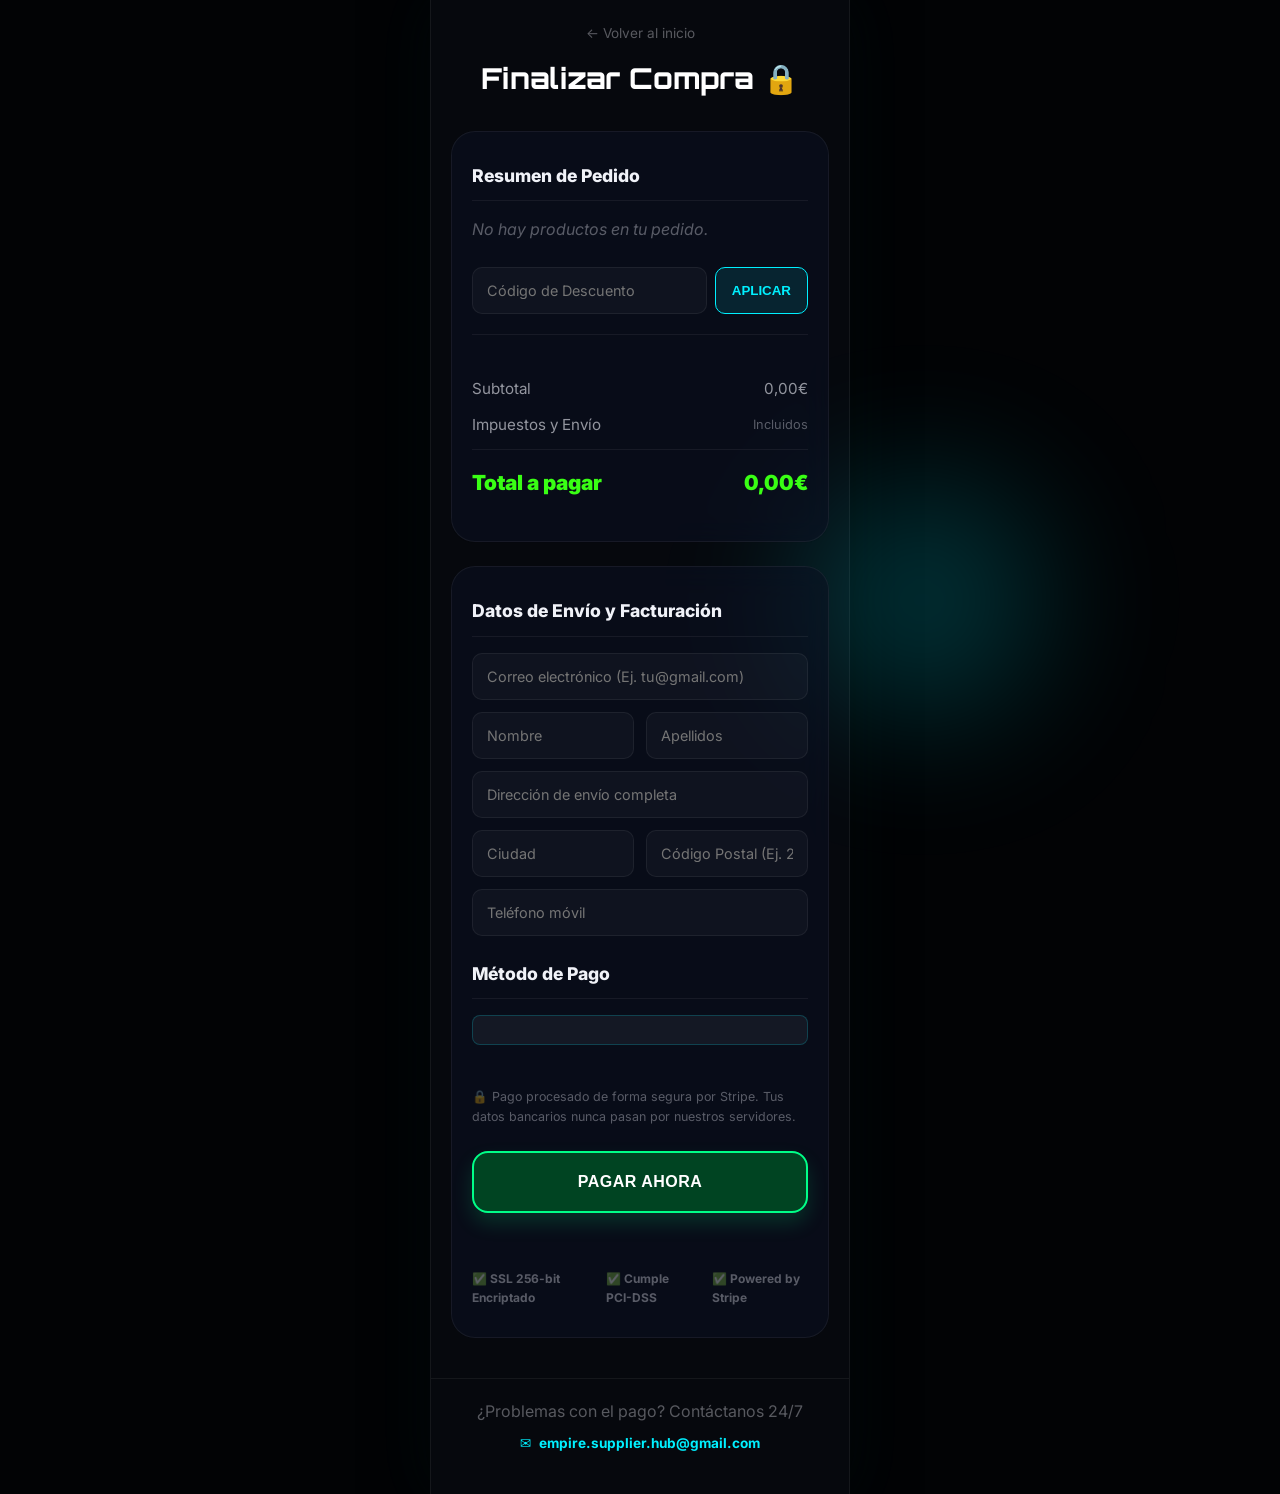
==== commit c0035713: "Update checkout.html" ====
--- a/checkout.html
+++ b/checkout.html
@@ -10,6 +10,51 @@
   <link rel="preconnect" href="https://fonts.googleapis.com">
   <link rel="preconnect" href="https://fonts.gstatic.com" crossorigin>
   <link rel="stylesheet" href="https://fonts.googleapis.com/css2?family=Inter:wght@400;600;700;800;900&family=Orbitron:wght@400;700;900&display=swap">
+  <!-- SDK oficial de Stripe — OBLIGATORIO antes de tu script -->
+  <script src="https://js.stripe.com/v3/"></script>
+  <style>
+    /* ── Stripe Card Element — hereda el estilo de tu web ── */
+    #stripe-card-element {
+      background: rgba(255,255,255,0.05);
+      border: 1px solid rgba(0,240,255,0.2);
+      border-radius: 8px;
+      padding: 14px 16px;
+      margin-bottom: 12px;
+      transition: border-color 0.2s;
+    }
+    #stripe-card-element.StripeElement--focus {
+      border-color: var(--neon-cyan, #00f0ff);
+      box-shadow: 0 0 0 2px rgba(0,240,255,0.15);
+    }
+    #stripe-card-element.StripeElement--invalid {
+      border-color: #ff4d4d;
+    }
+    #card-errors {
+      color: #ff4d4d;
+      font-size: 0.85rem;
+      margin-bottom: 12px;
+      min-height: 18px;
+    }
+    #discount-msg {
+      font-size: 0.85rem;
+      margin-top: 6px;
+      min-height: 18px;
+    }
+    #discount-msg.ok  { color: #00f0ff; }
+    #discount-msg.err { color: #ff4d4d; }
+    .checkout-pay-btn:disabled {
+      opacity: 0.5;
+      cursor: not-allowed;
+    }
+    #pay-status {
+      text-align: center;
+      margin-top: 16px;
+      font-size: 0.9rem;
+      min-height: 20px;
+    }
+    #pay-status.ok  { color: #00f0ff; }
+    #pay-status.err { color: #ff4d4d; }
+  </style>
 </head>
 <body class="checkout-page">
   <div class="bg-particles" aria-hidden="true"></div>
@@ -22,28 +67,33 @@
 
   <div class="container checkout-container">
     <div class="checkout-grid">
-      
-      <!-- Summary (ahora primero) -->
+
+      <!-- Resumen de pedido -->
       <div class="checkout-col checkout-summary-panel glass-panel">
         <h2 class="checkout-section-title">Resumen de Pedido</h2>
         <div class="checkout-items" id="checkout-items-list">
-          <!-- Items injected via JS -->
+          <!-- Items inyectados por JS -->
         </div>
-        
-        <!-- Contenedor del código de descuento -->
-        <div class="checkout-discount-box" style="display: flex; gap: 8px; margin-bottom: 24px; padding-bottom: 20px; border-bottom: 1px solid var(--glass-border);">
+
+        <!-- Código de descuento -->
+        <div class="checkout-discount-box" style="display:flex;gap:8px;margin-bottom:24px;padding-bottom:20px;border-bottom:1px solid var(--glass-border);">
           <input type="text" placeholder="Código de Descuento" class="contact__input" id="checkout-discount-input" style="flex:1;">
-          <button type="button" class="discount-btn" id="checkout-apply-discount" style="background: rgba(0, 240, 255, 0.1); border: 1px solid var(--neon-cyan); color: var(--neon-cyan); font-weight: 800; border-radius: var(--radius-sm); padding: 0 16px; cursor: pointer; transition: 0.2s;">APLICAR</button>
+          <button type="button" class="discount-btn" id="checkout-apply-discount" style="background:rgba(0,240,255,0.1);border:1px solid var(--neon-cyan);color:var(--neon-cyan);font-weight:800;border-radius:var(--radius-sm);padding:0 16px;cursor:pointer;transition:0.2s;">APLICAR</button>
         </div>
+        <div id="discount-msg"></div>
 
         <div class="checkout-totals">
           <div class="checkout-total-row">
             <span>Subtotal</span>
             <span id="checkout-subtotal">0,00€</span>
           </div>
+          <div class="checkout-total-row" id="discount-row" style="display:none;">
+            <span>Descuento (STAYHARD)</span>
+            <span id="checkout-discount-amount" style="color:#00f0ff;">-0,00€</span>
+          </div>
           <div class="checkout-total-row">
             <span>Impuestos y Envío</span>
-            <span style="color:var(--text-muted); font-size:0.8rem;">Calculado al final</span>
+            <span style="color:var(--text-muted);font-size:0.8rem;">Incluidos</span>
           </div>
           <div class="checkout-total-row grand-total">
             <span>Total a pagar</span>
@@ -52,51 +102,42 @@
         </div>
       </div>
 
-      <!-- Form (ahora segundo) -->
+      <!-- Formulario -->
       <div class="checkout-col checkout-form-panel glass-panel">
         <h2 class="checkout-section-title">Datos de Envío y Facturación</h2>
-        <form id="secure-checkout-form">
-          <input type="email" name="email" placeholder="Correo electrónico (Ej. tu@gmail.com)" required class="contact__input" style="margin-bottom: 12px;">
+        <form id="secure-checkout-form" autocomplete="on">
+          <input type="email" name="email" placeholder="Correo electrónico (Ej. tu@gmail.com)" required class="contact__input" style="margin-bottom:12px;" autocomplete="email">
           <div class="form-row">
-            <input type="text" name="nombre" placeholder="Nombre completo" required class="contact__input">
-            <input type="text" name="apellidos" placeholder="Apellidos" required class="contact__input">
-          </div>
-          <input type="text" name="direccion" placeholder="Dirección de envío completa" required class="contact__input" style="margin-bottom: 12px;">
+            <input type="text" name="nombre" placeholder="Nombre" required class="contact__input" autocomplete="given-name">
+            <input type="text" name="apellidos" placeholder="Apellidos" required class="contact__input" autocomplete="family-name">
+          </div>
+          <input type="text" name="direccion" placeholder="Dirección de envío completa" required class="contact__input" style="margin-bottom:12px;" autocomplete="street-address">
           <div class="form-row">
-            <input type="text" name="ciudad" placeholder="Ciudad" required class="contact__input">
-            <input type="text" name="codigo_postal" placeholder="Código Postal (Ej. 28001)" required pattern="[0-9]{5}" title="Debe contener 5 dígitos numéricos" class="contact__input" id="zipcode-input">
-          </div>
-          <input type="tel" name="telefono" placeholder="Teléfono móvil" required class="contact__input" style="margin-bottom: 24px;">
+            <input type="text" name="ciudad" placeholder="Ciudad" required class="contact__input" autocomplete="address-level2">
+            <input type="text" name="codigo_postal" placeholder="Código Postal (Ej. 28001)" required pattern="[0-9]{5}" title="5 dígitos numéricos" class="contact__input" autocomplete="postal-code">
+          </div>
+          <input type="tel" name="telefono" placeholder="Teléfono móvil" required class="contact__input" style="margin-bottom:24px;" autocomplete="tel">
 
           <h2 class="checkout-section-title mt-4">Método de Pago</h2>
-          <div class="checkout-payment-methods">
-            <label class="payment-radio">
-              <input type="radio" name="payment_method" value="card" checked>
-              <span class="radio-label">💳 Tarjeta de Crédito/Débito</span>
-            </label>
-            <label class="payment-radio">
-              <input type="radio" name="payment_method" value="apple_pay">
-              <span class="radio-label">🍏 Apple Pay</span>
-            </label>
-            <label class="payment-radio">
-              <input type="radio" name="payment_method" value="google_pay">
-              <span class="radio-label">🇬 Google Pay</span>
-            </label>
-          </div>
-
-          <div id="card-details-box" class="card-details-box">
-            <input type="text" name="cc_numero" placeholder="Número de tarjeta (16 dígitos)" required pattern="\s*[0-9]{4}\s*[0-9]{4}\s*[0-9]{4}\s*[0-9]{4}\s*" title="Formato inválido" class="contact__input" id="cc-number">
-            <div class="form-row" style="margin-bottom:0;">
-              <input type="text" name="cc_expiry" placeholder="MM/AA" required pattern="(0[1-9]|1[0-2])\/[0-9]{2}" title="Mes y año MM/AA" class="contact__input">
-              <input type="text" name="cc_cvc" placeholder="CVC" required pattern="[0-9]{3,4}" title="Código CVC" class="contact__input">
-            </div>
-          </div>
-
-          <button type="submit" class="checkout-pay-btn" style="margin-top: 24px;">Pagar ahora</button>
-          
+
+          <!-- Stripe Elements monta aquí la tarjeta de forma segura -->
+          <div id="stripe-card-element"></div>
+          <div id="card-errors" role="alert"></div>
+
+          <p style="font-size:0.78rem;color:var(--text-muted);margin-bottom:20px;">
+            🔒 Pago procesado de forma segura por Stripe. Tus datos bancarios nunca pasan por nuestros servidores.
+          </p>
+
+          <button type="submit" class="checkout-pay-btn" id="pay-btn" style="margin-top:4px;">
+            Pagar ahora
+          </button>
+
+          <div id="pay-status"></div>
+
           <div class="trust-symbols">
             <span>✅ SSL 256-bit Encriptado</span>
             <span>✅ Cumple PCI-DSS</span>
+            <span>✅ Powered by Stripe</span>
           </div>
         </form>
       </div>
@@ -105,12 +146,255 @@
   </div>
 
   <footer class="checkout-footer">
-    <p style="color:var(--text-muted); margin-bottom:8px;">¿Problemas con el pago? Contáctanos 24/7</p>
+    <p style="color:var(--text-muted);margin-bottom:8px;">¿Problemas con el pago? Contáctanos 24/7</p>
     <a href="mailto:empire.supplier.hub@gmail.com" class="contact__email" style="font-size:0.85rem;">
       <span class="emoji">✉️</span> empire.supplier.hub@gmail.com
     </a>
   </footer>
 
   <script src="script.js"></script>
+  <script>
+  // ============================================================
+  //  STRIPE CHECKOUT — Empire Supplier Hub
+  //  Backend: https://empire-backend1-production.up.railway.app
+  //  n8n:     https://unaxmenika.app.n8n.cloud/webhook/empire-hub
+  // ============================================================
+
+  const STRIPE_PK   = 'pk_test_51TmuixA717IXQo2sS3yfJoYQOd16Yg7uLNTN5p7wrsfKTHpx0It2kb9k3rvUeozEUiQFfs6btSUT2o6xuiKL5lFl00aK4KcF85'; // ← sustituye por tu pk_test_...
+  const BACKEND_URL = 'https://empire-backend1-production.up.railway.app';
+  const N8N_WEBHOOK = 'https://unaxmenika.app.n8n.cloud/webhook/empire-hub';
+
+  // Mapa de productos: nombre visible → productId del backend
+  const PRODUCT_MAP = {
+    'Facturas de Tickets': 'facturas_tickets',
+    'Accesorios':          'accesorios',
+    'Vapers':              'vapers',
+    'Ropa Premium':        'ropa_premium',
+    'Sneakers':            'sneakers',
+    'Perfumes':            'perfumes',
+    'AirPods & Tech':      'airpods_tech',
+    'Pack Definitivo Todo-en-Uno': 'pack_completo',
+  };
+
+  // ── Inicializar Stripe ────────────────────────────────────
+  const stripe   = Stripe(STRIPE_PK);
+  const elements = stripe.elements();
+  const cardElement = elements.create('card', {
+    style: {
+      base: {
+        fontSize: '15px',
+        color: '#ffffff',
+        fontFamily: 'Inter, sans-serif',
+        '::placeholder': { color: 'rgba(255,255,255,0.4)' },
+      },
+      invalid: { color: '#ff4d4d' },
+    },
+    hidePostalCode: true,
+  });
+  cardElement.mount('#stripe-card-element');
+
+  cardElement.on('change', ({ error }) => {
+    document.getElementById('card-errors').textContent = error ? error.message : '';
+  });
+
+  // ── Leer carrito del localStorage (lo gestiona script.js) ─
+  let carrito = [];
+  try {
+    carrito = JSON.parse(localStorage.getItem('cart') || '[]');
+  } catch(e) { carrito = []; }
+
+  let descuentoAplicado = false;
+  let codigoDescuento   = '';
+
+  // ── Renderizar resumen de pedido ──────────────────────────
+  function renderResumen() {
+    const lista    = document.getElementById('checkout-items-list');
+    const subtotal = carrito.reduce((s, i) => s + (i.price * (i.quantity || 1)), 0);
+    let total      = subtotal;
+
+    lista.innerHTML = carrito.map(item => `
+      <div class="checkout-item" style="display:flex;justify-content:space-between;padding:10px 0;border-bottom:1px solid var(--glass-border);">
+        <span>${item.name} ${item.quantity > 1 ? 'x' + item.quantity : ''}</span>
+        <span>${(item.price * (item.quantity || 1)).toFixed(2).replace('.', ',')}€</span>
+      </div>
+    `).join('');
+
+    document.getElementById('checkout-subtotal').textContent =
+      subtotal.toFixed(2).replace('.', ',') + '€';
+
+    if (descuentoAplicado) {
+      const descuento = subtotal * 0.15;
+      total = subtotal - descuento;
+      document.getElementById('discount-row').style.display = 'flex';
+      document.getElementById('checkout-discount-amount').textContent =
+        '-' + descuento.toFixed(2).replace('.', ',') + '€';
+    } else {
+      document.getElementById('discount-row').style.display = 'none';
+    }
+
+    document.getElementById('checkout-total').textContent =
+      total.toFixed(2).replace('.', ',') + '€';
+  }
+
+  renderResumen();
+
+  // ── Aplicar código de descuento ───────────────────────────
+  document.getElementById('checkout-apply-discount').addEventListener('click', async () => {
+    const codigo = document.getElementById('checkout-discount-input').value.trim();
+    const msg    = document.getElementById('discount-msg');
+
+    if (!codigo) {
+      msg.textContent = 'Introduce un código de descuento.';
+      msg.className   = 'err';
+      return;
+    }
+
+    try {
+      const res  = await fetch(`${BACKEND_URL}/validar-descuento`, {
+        method:  'POST',
+        headers: { 'Content-Type': 'application/json' },
+        body:    JSON.stringify({ discountCode: codigo }),
+      });
+      const data = await res.json();
+
+      if (data.valid) {
+        descuentoAplicado = true;
+        codigoDescuento   = codigo;
+        msg.textContent   = `✅ ${data.description} aplicado`;
+        msg.className     = 'ok';
+        renderResumen();
+      } else {
+        descuentoAplicado = false;
+        codigoDescuento   = '';
+        msg.textContent   = '❌ Código no válido';
+        msg.className     = 'err';
+        renderResumen();
+      }
+    } catch(e) {
+      msg.textContent = '❌ Error al validar el código. Inténtalo de nuevo.';
+      msg.className   = 'err';
+    }
+  });
+
+  // ── Submit del formulario de pago ─────────────────────────
+  document.getElementById('secure-checkout-form').addEventListener('submit', async (e) => {
+    e.preventDefault();
+
+    if (carrito.length === 0) {
+      setStatus('❌ Tu carrito está vacío.', 'err');
+      return;
+    }
+
+    const btn = document.getElementById('pay-btn');
+    btn.disabled     = true;
+    btn.textContent  = '⏳ Procesando...';
+    setStatus('', '');
+
+    const form     = e.target;
+    const nombre   = form.nombre.value.trim();
+    const apellidos= form.apellidos.value.trim();
+    const email    = form.email.value.trim();
+    const telefono = form.telefono.value.trim();
+    const direccion= form.direccion.value.trim();
+    const ciudad   = form.ciudad.value.trim();
+    const cp       = form.codigo_postal.value.trim();
+
+    try {
+      // PASO 1: Crear PaymentIntent en el backend
+      const items = carrito.map(item => ({
+        productId: PRODUCT_MAP[item.name] || 'accesorios',
+        quantity:  item.quantity || 1,
+      }));
+
+      const intentRes = await fetch(`${BACKEND_URL}/crear-payment-intent`, {
+        method:  'POST',
+        headers: { 'Content-Type': 'application/json' },
+        body: JSON.stringify({
+          items,
+          customerEmail: email,
+          discountCode:  codigoDescuento || undefined,
+          metadata: { nombre, apellidos, telefono, direccion, ciudad, cp },
+        }),
+      });
+
+      if (!intentRes.ok) {
+        const { error } = await intentRes.json();
+        throw new Error(error || 'Error al crear el pago.');
+      }
+
+      const { clientSecret, paymentIntentId, amountFormatted } = await intentRes.json();
+
+      // PASO 2: Confirmar pago con Stripe Elements
+      setStatus('🔐 Verificando con Stripe...', '');
+      const { paymentIntent, error: stripeError } = await stripe.confirmCardPayment(
+        clientSecret,
+        {
+          payment_method: {
+            card: cardElement,
+            billing_details: {
+              name:  `${nombre} ${apellidos}`,
+              email,
+              phone: telefono,
+              address: {
+                line1:       direccion,
+                city:        ciudad,
+                postal_code: cp,
+                country:     'ES',
+              },
+            },
+          },
+        }
+      );
+
+      if (stripeError) throw new Error(stripeError.message);
+
+      if (paymentIntent.status === 'succeeded') {
+        // PASO 3: Notificar a n8n (con fallback silencioso)
+        fetch(N8N_WEBHOOK, {
+          method:  'POST',
+          headers: { 'Content-Type': 'application/json' },
+          body: JSON.stringify({
+            accion: 'compra',
+            customer: {
+              nombre, apellidos, email, telefono,
+              direccion, ciudad, codigo_postal: cp,
+              payment_method: 'card',
+            },
+            items: carrito.map(i => ({
+              name:     i.name,
+              price:    i.price,
+              quantity: i.quantity || 1,
+            })),
+            total:        parseFloat(amountFormatted),
+            discount:     codigoDescuento || 'Ninguno',
+            paymentMethod: 'card',
+            stripe_payment_intent_id: paymentIntent.id,
+            stripe_status: paymentIntent.status,
+          }),
+        }).catch(err => console.warn('n8n webhook falló (pago OK):', err.message));
+
+        // Limpiar carrito y redirigir
+        localStorage.removeItem('cart');
+        setStatus('✅ ¡Pago completado! Redirigiendo...', 'ok');
+        setTimeout(() => {
+          window.location.href = `index.html?pedido=${paymentIntent.id}`;
+        }, 2000);
+      }
+
+    } catch (err) {
+      document.getElementById('card-errors').textContent = err.message;
+      setStatus('', '');
+      btn.disabled    = false;
+      btn.textContent = 'Pagar ahora';
+    }
+  });
+
+  function setStatus(msg, tipo) {
+    const el      = document.getElementById('pay-status');
+    el.textContent = msg;
+    el.className   = tipo;
+  }
+  </script>
+
 </body>
 </html>
